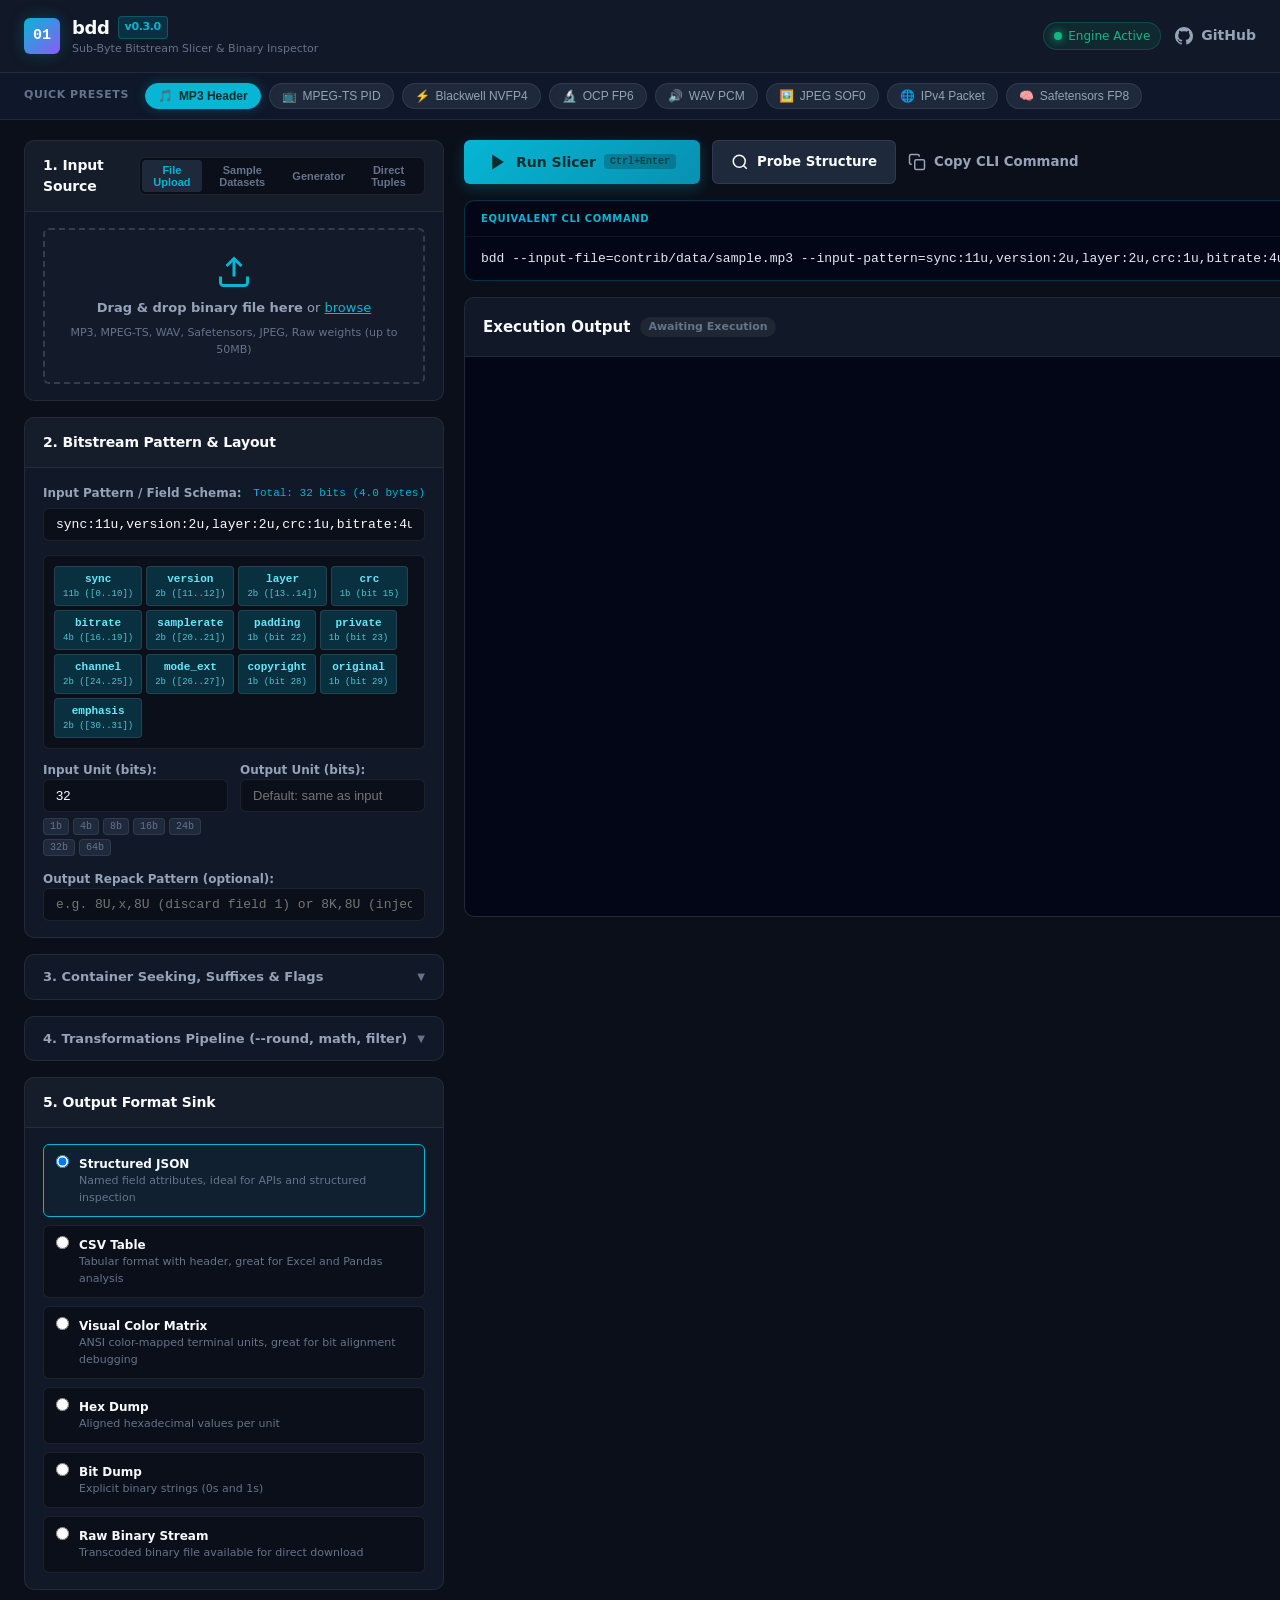
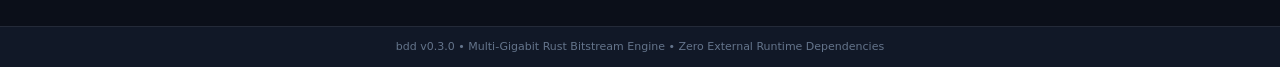
==== web/index.html @ 3ae14ec6 "feat: add interactive web application and embedded HTTP server (bdd --serve)" ====
<!DOCTYPE html>
<html lang="en">
<head>
  <meta charset="UTF-8">
  <meta name="viewport" content="width=device-width, initial-scale=1.0">
  <title>bdd — Interactive Bitstream Slicer & Binary Inspector</title>
  <link rel="stylesheet" href="style.css">
  <link rel="icon" href="data:image/svg+xml,<svg xmlns=%22http://www.w3.org/2000/svg%22 viewBox=%220 0 100 100%22><text y=%22.9em%22 font-size=%2290%22>⚡</text></svg>">
</head>
<body>
  <!-- Top Navigation Bar -->
  <header class="navbar">
    <div class="nav-brand">
      <div class="logo-badge">01</div>
      <div class="brand-text">
        <h1>bdd <span class="version-tag">v0.3.0</span></h1>
        <p class="subtitle">Sub-Byte Bitstream Slicer & Binary Inspector</p>
      </div>
    </div>
    <div class="nav-actions">
      <span class="status-indicator" id="server-status">
        <span class="status-dot online"></span>
        <span class="status-label">Engine Ready</span>
      </span>
      <a href="https://github.com/e-t-u/bdd" target="_blank" rel="noopener" class="btn btn-ghost github-link">
        <svg width="18" height="18" viewBox="0 0 24 24" fill="currentColor"><path d="M12 0C5.37 0 0 5.37 0 12c0 5.31 3.435 9.795 8.205 11.385.6.105.825-.255.825-.57 0-.285-.015-1.23-.015-2.235-3.015.555-3.795-.735-4.035-1.41-.135-.345-.72-1.41-1.23-1.695-.42-.225-1.02-.78-.015-.795.945-.015 1.62.87 1.845 1.23 1.08 1.815 2.805 1.305 3.495.99.105-.78.42-1.305.765-1.605-2.67-.3-5.46-1.335-5.46-5.925 0-1.305.465-2.385 1.23-3.225-.12-.3-.54-1.53.12-3.18 0 0 1.005-.315 3.3 1.23.96-.27 1.98-.405 3-.405s2.04.135 3 .405c2.295-1.56 3.3-1.23 3.3-1.23.66 1.65.24 2.88.12 3.18.765.84 1.23 1.905 1.23 3.225 0 4.605-2.805 5.625-5.475 5.925.435.375.81 1.095.81 2.22 0 1.605-.015 2.895-.015 3.3 0 .315.225.69.825.57A12.02 12.02 0 0024 12c0-6.63-5.37-12-12-12z"/></svg>
        GitHub
      </a>
    </div>
  </header>

  <!-- Quick Presets Bar -->
  <section class="presets-shelf">
    <div class="shelf-label">QUICK PRESETS</div>
    <div class="preset-chips" id="preset-chips">
      <!-- Generated dynamically by app.js -->
    </div>
  </section>

  <!-- Main Workspace Grid -->
  <main class="workspace-grid">
    <!-- Left Column: Input & Slicing Controls -->
    <aside class="controls-panel">
      <!-- Source Selection Tabs -->
      <div class="card">
        <div class="card-header">
          <h2>1. Input Source</h2>
          <div class="tab-group" id="source-tabs" role="tablist">
            <button class="tab-btn active" data-tab="file" role="tab" aria-selected="true">File Upload</button>
            <button class="tab-btn" data-tab="samples" role="tab" aria-selected="false">Sample Datasets</button>
            <button class="tab-btn" data-tab="generator" role="tab" aria-selected="false">Generator</button>
            <button class="tab-btn" data-tab="tuples" role="tab" aria-selected="false">Direct Tuples</button>
          </div>
        </div>

        <div class="card-body">
          <!-- File Upload Tab -->
          <div class="tab-content active" id="tab-file">
            <div class="dropzone" id="file-dropzone">
              <input type="file" id="file-input" class="hidden-input">
              <div class="dropzone-content">
                <svg class="upload-icon" width="36" height="36" viewBox="0 0 24 24" fill="none" stroke="currentColor" stroke-width="2"><path d="M21 15v4a2 2 0 0 1-2 2H5a2 2 0 0 1-2-2v-4"/><polyline points="17 8 12 3 7 8"/><line x1="12" y1="3" x2="12" y2="15"/></svg>
                <div class="drop-text">
                  <strong>Drag & drop binary file here</strong> or <span class="browse-link">browse</span>
                </div>
                <div class="drop-subtext">MP3, MPEG-TS, WAV, Safetensors, JPEG, Raw weights (up to 50MB)</div>
              </div>
            </div>
            <div class="file-info-badge hidden" id="file-info">
              <div class="file-details">
                <span class="file-icon">📄</span>
                <div class="file-meta">
                  <span class="file-name" id="info-file-name">filename.bin</span>
                  <span class="file-size" id="info-file-size">0 bytes</span>
                </div>
              </div>
              <button class="btn btn-xs btn-outline" id="btn-probe-file" title="Run fast binary structure probe">
                🔍 Auto-Probe
              </button>
            </div>
          </div>

          <!-- Sample Datasets Tab -->
          <div class="tab-content" id="tab-samples">
            <label for="sample-select" class="form-label">Choose Bundled Fixture File:</label>
            <select id="sample-select" class="form-select">
              <option value="sample.mp3">sample.mp3 (MPEG-1 Layer III 44.1kHz 128kbps)</option>
              <option value="sample.ts">sample.ts (MPEG-TS 188-byte containers, PAT/PMT/H264/AAC)</option>
              <option value="sample_nvfp4.bin">sample_nvfp4.bin (NVIDIA Blackwell 4-bit NVFP4 E2M1 weights)</option>
              <option value="sample_fp6.bin">sample_fp6.bin (OCP Microscaling 6-bit FP6 E3M2 weights)</option>
              <option value="sample.safetensors">sample.safetensors (HuggingFace FP8 & BF16 model tensors)</option>
              <option value="sample.wav">sample.wav (RIFF/WAVE 44.1kHz 16-bit Stereo PCM)</option>
              <option value="sample.jpg">sample.jpg (JPEG JFIF Header with SOF0 4:2:0 subsampling)</option>
              <option value="sample_ipv4.bin">sample_ipv4.bin (IPv4 20-byte base packet header)</option>
              <option value="sample_tcp.bin">sample_tcp.bin (TCP 20-byte segment header)</option>
              <option value="sample_udp.bin">sample_udp.bin (UDP 8-byte datagram header)</option>
              <option value="sample_24bit.raw">sample_24bit.raw (24-bit 3-byte unaligned studio audio)</option>
              <option value="sample_packets.bin">sample_packets.bin (Periodic telemetry packets)</option>
            </select>
            <button class="btn btn-sm btn-secondary full-width mt-2" id="btn-load-sample">Load Fixture File</button>
          </div>

          <!-- Synthetic Generator Tab -->
          <div class="tab-content" id="tab-generator">
            <div class="generator-options">
              <label class="radio-label">
                <input type="radio" name="generator-type" value="counter" checked>
                <span>Sequence Counter (0, 1, 2, ...)</span>
              </label>
              <label class="radio-label">
                <input type="radio" name="generator-type" value="zeros">
                <span>Infinite Zeros (0x00)</span>
              </label>
              <label class="radio-label">
                <input type="radio" name="generator-type" value="ones">
                <span>Infinite Ones (0xFF)</span>
              </label>
              <label class="radio-label">
                <input type="radio" name="generator-type" value="random">
                <span>Pseudo-Random Bits</span>
              </label>
            </div>
          </div>

          <!-- Direct Tuples Tab -->
          <div class="tab-content" id="tab-tuples">
            <label for="input-tuples-text" class="form-label">Tuple Input (CSV formatted lines):</label>
            <textarea id="input-tuples-text" class="form-textarea" rows="4" placeholder="10, 20, 30&#10;11, 22, 33&#10;&quot;string&quot;, 42, 3.14"></textarea>
          </div>
        </div>
      </div>

      <!-- Pattern Engine & Layout Specification -->
      <div class="card">
        <div class="card-header">
          <h2>2. Bitstream Pattern & Layout</h2>
        </div>
        <div class="card-body">
          <div class="form-group">
            <div class="label-row">
              <label for="input-pattern" class="form-label">Input Pattern / Field Schema:</label>
              <span class="field-meta" id="pattern-meta">Total bits: 0</span>
            </div>
            <input type="text" id="input-pattern" class="form-input code-font" placeholder="e.g. sync:11u,ver:2u,layer:2u or 4E4E or 32U">
            <div class="pattern-chips-preview" id="pattern-chips-preview"></div>
          </div>

          <!-- Live Visual Pattern Layout Breakdown -->
          <div class="pattern-diagram" id="pattern-diagram">
            <div class="diagram-empty-hint">Enter a pattern above or select a preset to visualize bit allocation</div>
          </div>

          <div class="form-row mt-3">
            <div class="form-group col">
              <label for="input-unit" class="form-label">Input Unit (bits):</label>
              <input type="text" id="input-unit" class="form-input" placeholder="e.g. 8, 16, 24, 32">
              <div class="unit-quick-pills">
                <button type="button" class="pill" data-unit="1">1b</button>
                <button type="button" class="pill" data-unit="4">4b</button>
                <button type="button" class="pill" data-unit="8">8b</button>
                <button type="button" class="pill" data-unit="16">16b</button>
                <button type="button" class="pill" data-unit="24">24b</button>
                <button type="button" class="pill" data-unit="32">32b</button>
                <button type="button" class="pill" data-unit="64">64b</button>
              </div>
            </div>
            <div class="form-group col">
              <label for="output-unit" class="form-label">Output Unit (bits):</label>
              <input type="text" id="output-unit" class="form-input" placeholder="Default: same as input">
            </div>
          </div>

          <div class="form-group">
            <label for="output-pattern" class="form-label">Output Repack Pattern (optional):</label>
            <input type="text" id="output-pattern" class="form-input code-font" placeholder="e.g. 8U,x,8U (discard field 1) or 8K,8U (inject counter)">
          </div>
        </div>
      </div>

      <!-- Advanced Slicing & Positioning Controls -->
      <div class="card accordion-card">
        <details class="accordion">
          <summary class="accordion-header">
            <h3>3. Container Seeking, Suffixes & Flags</h3>
            <span class="accordion-arrow">▼</span>
          </summary>
          <div class="accordion-body">
            <div class="form-row">
              <div class="form-group col">
                <label for="input-raw-unit" class="form-label">Raw Container Unit (bits):</label>
                <input type="text" id="input-raw-unit" class="form-input" placeholder="e.g. 1504 (188B TS)">
              </div>
              <div class="form-group col">
                <label for="input-offset" class="form-label">Bit Offset in Raw Unit:</label>
                <input type="text" id="input-offset" class="form-input" placeholder="e.g. 11 (PID)">
              </div>
            </div>

            <div class="form-row">
              <div class="form-group col">
                <label for="input-skip-bits" class="form-label">Skip Bits (supports suffixes/math):</label>
                <input type="text" id="input-skip-bits" class="form-input" placeholder="e.g. 10M, 1GiB, 1920x1080*24">
              </div>
              <div class="form-group col">
                <label for="input-skip-units" class="form-label">Skip Units:</label>
                <input type="text" id="input-skip-units" class="form-input" placeholder="e.g. 1000">
              </div>
            </div>

            <div class="form-row">
              <div class="form-group col">
                <label for="input-gap" class="form-label">Periodic Container Gap (bits):</label>
                <input type="text" id="input-gap" class="form-input" placeholder="e.g. 64">
              </div>
              <div class="form-group col">
                <label for="count-limit" class="form-label">Count / Bounded Records:</label>
                <input type="text" id="count-limit" class="form-input" placeholder="e.g. 10, 50, 100">
              </div>
            </div>

            <div class="checkbox-grid">
              <label class="checkbox-label">
                <input type="checkbox" id="drop-partial-eof" checked>
                <span>Drop Partial EOF Bits (--drop-partial-eof)</span>
              </label>
              <label class="checkbox-label">
                <input type="checkbox" id="little-endian">
                <span>Input Little-Endian (--little-endian)</span>
              </label>
              <label class="checkbox-label">
                <input type="checkbox" id="reverse-bytes">
                <span>Reverse Bytes (--input-reverse-bytes)</span>
              </label>
              <label class="checkbox-label">
                <input type="checkbox" id="reverse-unit">
                <span>Reverse Bits in Unit (--input-reverse-unit)</span>
              </label>
              <label class="checkbox-label">
                <input type="checkbox" id="no-seek">
                <span>Force Streaming Sequential Read (--no-seek)</span>
              </label>
              <label class="checkbox-label">
                <input type="checkbox" id="assert-aligned">
                <span>Assert Byte Aligned EOF (--input-assert-aligned)</span>
              </label>
            </div>
          </div>
        </details>
      </div>

      <!-- Transformations Pipeline -->
      <div class="card accordion-card">
        <details class="accordion">
          <summary class="accordion-header">
            <h3>4. Transformations Pipeline (--round, math, filter)</h3>
            <span class="accordion-arrow">▼</span>
          </summary>
          <div class="accordion-body">
            <div class="form-row">
              <div class="form-group col">
                <label for="pipeline-round" class="form-label">Round / Saturate (--round):</label>
                <input type="text" id="pipeline-round" class="form-input" placeholder="e.g. 0,floor or 0,10,saturate">
              </div>
              <div class="form-group col">
                <label for="pipeline-rearrange" class="form-label">Rearrange Fields (--rearrange):</label>
                <input type="text" id="pipeline-rearrange" class="form-input" placeholder="e.g. 0,2,-1 or 1,0">
              </div>
            </div>
            <div class="form-row">
              <div class="form-group col">
                <label for="pipeline-filter" class="form-label">Filter Predicate (--filter):</label>
                <input type="text" id="pipeline-filter" class="form-input" placeholder="e.g. 0>100 or 1==5">
              </div>
              <div class="form-group col">
                <label for="pipeline-math" class="form-label">Arithmetic Op (e.g. --add, --mul):</label>
                <input type="text" id="pipeline-math" class="form-input" placeholder="e.g. add=0,10 or mul=1,2">
              </div>
            </div>
          </div>
        </details>
      </div>

      <!-- Output Sink Configuration -->
      <div class="card">
        <div class="card-header">
          <h2>5. Output Format Sink</h2>
        </div>
        <div class="card-body">
          <div class="sink-radios">
            <label class="sink-radio-card active">
              <input type="radio" name="output-sink" value="json" checked>
              <div class="sink-info">
                <strong>Structured JSON</strong>
                <span>Named field attributes, ideal for APIs and structured inspection</span>
              </div>
            </label>
            <label class="sink-radio-card">
              <input type="radio" name="output-sink" value="csv">
              <div class="sink-info">
                <strong>CSV Table</strong>
                <span>Tabular format with header, great for Excel and Pandas analysis</span>
              </div>
            </label>
            <label class="sink-radio-card">
              <input type="radio" name="output-sink" value="visual">
              <div class="sink-info">
                <strong>Visual Color Matrix</strong>
                <span>ANSI color-mapped terminal units, great for bit alignment debugging</span>
              </div>
            </label>
            <label class="sink-radio-card">
              <input type="radio" name="output-sink" value="hex">
              <div class="sink-info">
                <strong>Hex Dump</strong>
                <span>Aligned hexadecimal values per unit</span>
              </div>
            </label>
            <label class="sink-radio-card">
              <input type="radio" name="output-sink" value="bits">
              <div class="sink-info">
                <strong>Bit Dump</strong>
                <span>Explicit binary strings (0s and 1s)</span>
              </div>
            </label>
            <label class="sink-radio-card">
              <input type="radio" name="output-sink" value="binary">
              <div class="sink-info">
                <strong>Raw Binary Stream</strong>
                <span>Transcoded binary file available for direct download</span>
              </div>
            </label>
          </div>
        </div>
      </div>
    </aside>

    <!-- Right Column: Command Generator & Interactive Results -->
    <section class="results-panel">
      <!-- Action Toolbar -->
      <div class="action-toolbar">
        <button class="btn btn-primary btn-lg" id="btn-run-slice">
          <svg width="20" height="20" viewBox="0 0 24 24" fill="currentColor"><polygon points="5 3 19 12 5 21 5 3"/></svg>
          Run Slicer
          <span class="kbd-shortcut">Ctrl+Enter</span>
        </button>
        <button class="btn btn-secondary" id="btn-probe-action">
          <svg width="18" height="18" viewBox="0 0 24 24" fill="none" stroke="currentColor" stroke-width="2"><circle cx="11" cy="11" r="8"/><line x1="21" y1="21" x2="16.65" y2="16.65"/></svg>
          Probe Structure
        </button>
        <button class="btn btn-ghost" id="btn-copy-cmd">
          <svg width="18" height="18" viewBox="0 0 24 24" fill="none" stroke="currentColor" stroke-width="2"><rect x="9" y="9" width="13" height="13" rx="2" ry="2"/><path d="M5 15H4a2 2 0 0 1-2-2V4a2 2 0 0 1 2-2h9a2 2 0 0 1 2 2v1"/></svg>
          Copy CLI Command
        </button>
      </div>

      <!-- Live Generated CLI Command -->
      <div class="card cli-preview-card">
        <div class="cli-header">
          <span class="cli-tag">EQUIVALENT CLI COMMAND</span>
          <span class="copied-pill hidden" id="copied-pill">Copied to clipboard!</span>
        </div>
        <pre class="cli-command" id="cli-command-preview"><code>bdd --input-file=sample.mp3 --preset=mp3-header --output-json</code></pre>
      </div>

      <!-- Results Display Card -->
      <div class="card results-card">
        <div class="results-header">
          <div class="results-title-group">
            <h2>Execution Output</h2>
            <span class="badge" id="results-badge">Awaiting Execution</span>
          </div>
          <div class="results-actions">
            <button class="btn btn-sm btn-outline" id="btn-download-result" disabled>
              <svg width="16" height="16" viewBox="0 0 24 24" fill="none" stroke="currentColor" stroke-width="2"><path d="M21 15v4a2 2 0 0 1-2 2H5a2 2 0 0 1-2-2v-4"/><polyline points="7 10 12 15 17 10"/><line x1="12" y1="15" x2="12" y2="3"/></svg>
              Download Output
            </button>
          </div>
        </div>

        <!-- Output Viewport -->
        <div class="results-viewport" id="results-viewport">
          <div class="empty-state" id="empty-state">
            <div class="empty-icon">⚡</div>
            <h3>Ready to Slice Bitstreams</h3>
            <p>Select a preset above, drop a file, or click <strong>Run Slicer</strong> to inspect decoded binary fields.</p>
          </div>

          <!-- Spinner Overlay -->
          <div class="spinner-overlay hidden" id="spinner-overlay">
            <div class="spinner"></div>
            <p>Executing bitstream pipeline...</p>
          </div>

          <!-- Result Views Container -->
          <div class="output-container hidden" id="output-container">
            <pre class="output-pre code-font" id="output-text"></pre>
          </div>
        </div>
      </div>
    </section>
  </main>

  <footer class="footer">
    <p>bdd v0.3.0 &bull; Multi-Gigabit Rust Bitstream Engine &bull; Zero External Runtime Dependencies</p>
  </footer>

  <script src="app.js"></script>
</body>
</html>
---- web/style.css ----
/* bdd Web UI Stylesheet — Modern Dark Slate Theme */
:root {
  --bg-base: #0b0f19;
  --bg-surface: #111827;
  --bg-surface-elevated: #1e293b;
  --bg-glass: rgba(30, 41, 59, 0.7);
  --border-subtle: rgba(255, 255, 255, 0.08);
  --border-focus: #06b6d4;
  
  --text-main: #f8fafc;
  --text-muted: #94a3b8;
  --text-dim: #64748b;
  
  --accent-cyan: #06b6d4;
  --accent-cyan-glow: rgba(6, 182, 212, 0.25);
  --accent-violet: #8b5cf6;
  --accent-emerald: #10b981;
  --accent-amber: #f59e0b;
  --accent-rose: #f43f5e;
  
  --font-sans: system-ui, -apple-system, BlinkMacSystemFont, "Segoe UI", Roboto, Oxygen, Ubuntu, Cantarell, sans-serif;
  --font-mono: "JetBrains Mono", "SF Mono", Menlo, Monaco, Consolas, monospace;
  
  --radius-sm: 6px;
  --radius-md: 10px;
  --radius-lg: 14px;
}

* {
  box-sizing: border-box;
  margin: 0;
  padding: 0;
}

body {
  background-color: var(--bg-base);
  color: var(--text-main);
  font-family: var(--font-sans);
  font-size: 14px;
  line-height: 1.5;
  min-height: 100vh;
  display: flex;
  flex-direction: column;
}

.code-font {
  font-family: var(--font-mono);
}

/* Navbar */
.navbar {
  display: flex;
  justify-content: space-between;
  align-items: center;
  padding: 14px 24px;
  background: var(--bg-surface);
  border-bottom: 1px solid var(--border-subtle);
  backdrop-filter: blur(12px);
  position: sticky;
  top: 0;
  z-index: 100;
}

.nav-brand {
  display: flex;
  align-items: center;
  gap: 12px;
}

.logo-badge {
  background: linear-gradient(135deg, var(--accent-cyan), var(--accent-violet));
  color: #fff;
  font-family: var(--font-mono);
  font-weight: 800;
  font-size: 15px;
  width: 36px;
  height: 36px;
  border-radius: var(--radius-sm);
  display: flex;
  align-items: center;
  justify-content: center;
  box-shadow: 0 0 16px var(--accent-cyan-glow);
}

.brand-text h1 {
  font-size: 18px;
  font-weight: 700;
  letter-spacing: -0.02em;
  display: flex;
  align-items: center;
  gap: 8px;
}

.version-tag {
  font-size: 11px;
  font-weight: 600;
  padding: 2px 6px;
  background: rgba(6, 182, 212, 0.15);
  color: var(--accent-cyan);
  border-radius: 4px;
  border: 1px solid rgba(6, 182, 212, 0.3);
}

.subtitle {
  font-size: 11px;
  color: var(--text-dim);
}

.nav-actions {
  display: flex;
  align-items: center;
  gap: 14px;
}

.status-indicator {
  display: flex;
  align-items: center;
  gap: 6px;
  font-size: 12px;
  font-weight: 500;
  padding: 4px 10px;
  background: rgba(16, 185, 129, 0.1);
  color: var(--accent-emerald);
  border-radius: 20px;
  border: 1px solid rgba(16, 185, 129, 0.25);
}

.status-dot {
  width: 8px;
  height: 8px;
  border-radius: 50%;
  background: var(--accent-emerald);
  box-shadow: 0 0 8px var(--accent-emerald);
}

/* Presets Shelf */
.presets-shelf {
  background: #0f172a;
  border-bottom: 1px solid var(--border-subtle);
  padding: 10px 24px;
  display: flex;
  align-items: center;
  gap: 16px;
  overflow-x: auto;
}

.shelf-label {
  font-size: 11px;
  font-weight: 700;
  letter-spacing: 0.05em;
  color: var(--text-dim);
  white-space: nowrap;
}

.preset-chips {
  display: flex;
  gap: 8px;
  flex-wrap: nowrap;
}

.preset-chip {
  background: var(--bg-surface-elevated);
  color: var(--text-muted);
  border: 1px solid var(--border-subtle);
  border-radius: 20px;
  padding: 5px 12px;
  font-size: 12px;
  font-weight: 500;
  cursor: pointer;
  white-space: nowrap;
  transition: all 0.15s ease;
  display: flex;
  align-items: center;
  gap: 6px;
}

.preset-chip:hover {
  background: rgba(6, 182, 212, 0.12);
  color: var(--accent-cyan);
  border-color: var(--accent-cyan);
  transform: translateY(-1px);
}

.preset-chip.active {
  background: var(--accent-cyan);
  color: #042f2e;
  font-weight: 600;
  border-color: var(--accent-cyan);
  box-shadow: 0 0 12px var(--accent-cyan-glow);
}

/* Workspace Layout */
.workspace-grid {
  display: grid;
  grid-template-columns: minmax(420px, 480px) 1fr;
  gap: 20px;
  padding: 20px 24px;
  flex: 1;
}

@media (max-width: 1024px) {
  .workspace-grid {
    grid-template-columns: 1fr;
  }
}

/* Cards */
.card {
  background: var(--bg-surface);
  border: 1px solid var(--border-subtle);
  border-radius: var(--radius-md);
  margin-bottom: 16px;
  overflow: hidden;
}

.card-header {
  padding: 14px 18px;
  border-bottom: 1px solid var(--border-subtle);
  display: flex;
  justify-content: space-between;
  align-items: center;
  background: rgba(255, 255, 255, 0.015);
}

.card-header h2 {
  font-size: 14px;
  font-weight: 600;
  color: var(--text-main);
  letter-spacing: -0.01em;
}

.card-body {
  padding: 16px 18px;
}

/* Tabs */
.tab-group {
  display: flex;
  background: var(--bg-base);
  border-radius: var(--radius-sm);
  padding: 2px;
  border: 1px solid var(--border-subtle);
}

.tab-btn {
  background: transparent;
  color: var(--text-dim);
  border: none;
  font-size: 11px;
  font-weight: 600;
  padding: 4px 10px;
  border-radius: 4px;
  cursor: pointer;
  transition: all 0.15s ease;
}

.tab-btn.active {
  background: var(--bg-surface-elevated);
  color: var(--accent-cyan);
}

.tab-content {
  display: none;
}

.tab-content.active {
  display: block;
}

/* Dropzone */
.dropzone {
  border: 2px dashed rgba(255, 255, 255, 0.15);
  border-radius: var(--radius-sm);
  padding: 24px;
  text-align: center;
  cursor: pointer;
  transition: all 0.2s ease;
  background: rgba(255, 255, 255, 0.01);
}

.dropzone:hover, .dropzone.dragover {
  border-color: var(--accent-cyan);
  background: rgba(6, 182, 212, 0.04);
  box-shadow: inset 0 0 20px rgba(6, 182, 212, 0.08);
}

.dropzone-content {
  display: flex;
  flex-direction: column;
  align-items: center;
  gap: 8px;
}

.upload-icon {
  color: var(--accent-cyan);
}

.drop-text {
  font-size: 13px;
  color: var(--text-muted);
}

.browse-link {
  color: var(--accent-cyan);
  text-decoration: underline;
}

.drop-subtext {
  font-size: 11px;
  color: var(--text-dim);
}

.hidden-input {
  display: none;
}

.file-info-badge {
  display: flex;
  justify-content: space-between;
  align-items: center;
  padding: 10px 14px;
  margin-top: 12px;
  background: var(--bg-surface-elevated);
  border: 1px solid var(--border-subtle);
  border-radius: var(--radius-sm);
}

.file-details {
  display: flex;
  align-items: center;
  gap: 10px;
}

.file-icon {
  font-size: 20px;
}

.file-meta {
  display: flex;
  flex-direction: column;
}

.file-name {
  font-weight: 600;
  font-size: 13px;
  color: var(--text-main);
}

.file-size {
  font-size: 11px;
  color: var(--text-dim);
}

/* Forms & Inputs */
.form-group {
  margin-bottom: 14px;
}

.form-group:last-child {
  margin-bottom: 0;
}

.label-row {
  display: flex;
  justify-content: space-between;
  align-items: center;
  margin-bottom: 6px;
}

.form-label {
  display: block;
  font-size: 12px;
  font-weight: 600;
  color: var(--text-muted);
}

.field-meta {
  font-size: 11px;
  color: var(--accent-cyan);
  font-family: var(--font-mono);
}

.form-input, .form-select, .form-textarea {
  width: 100%;
  background: var(--bg-base);
  border: 1px solid var(--border-subtle);
  color: var(--text-main);
  border-radius: var(--radius-sm);
  padding: 8px 12px;
  font-size: 13px;
  transition: border-color 0.15s ease;
}

.form-input:focus, .form-select:focus, .form-textarea:focus {
  outline: none;
  border-color: var(--accent-cyan);
  box-shadow: 0 0 0 2px var(--accent-cyan-glow);
}

.form-row {
  display: flex;
  gap: 12px;
}

.form-row .col {
  flex: 1;
}

.unit-quick-pills {
  display: flex;
  gap: 4px;
  margin-top: 6px;
  flex-wrap: wrap;
}

.unit-quick-pills .pill {
  background: var(--bg-surface-elevated);
  border: 1px solid var(--border-subtle);
  color: var(--text-dim);
  font-size: 10px;
  font-family: var(--font-mono);
  padding: 2px 6px;
  border-radius: 4px;
  cursor: pointer;
}

.unit-quick-pills .pill:hover {
  background: var(--accent-cyan);
  color: #042f2e;
}

/* Pattern Diagram */
.pattern-diagram {
  background: var(--bg-base);
  border: 1px solid var(--border-subtle);
  border-radius: var(--radius-sm);
  padding: 10px;
  min-height: 48px;
  display: flex;
  flex-wrap: wrap;
  gap: 4px;
  align-items: center;
  overflow-x: auto;
}

.diagram-empty-hint {
  font-size: 11px;
  color: var(--text-dim);
  font-style: italic;
  width: 100%;
  text-align: center;
}

.pattern-field-block {
  padding: 4px 8px;
  border-radius: 4px;
  font-size: 11px;
  font-family: var(--font-mono);
  display: flex;
  flex-direction: column;
  align-items: center;
  border: 1px solid rgba(255, 255, 255, 0.1);
}

.field-name {
  font-weight: 700;
}

.field-bits {
  font-size: 9px;
  opacity: 0.8;
}

/* Type block colors */
.type-uint { background: rgba(6, 182, 212, 0.2); color: #67e8f9; }
.type-int { background: rgba(139, 92, 246, 0.2); color: #c4b5fd; }
.type-float { background: rgba(245, 158, 11, 0.2); color: #fcd34d; }
.type-char { background: rgba(16, 185, 129, 0.2); color: #6ee7b7; }
.type-discard { background: rgba(100, 116, 139, 0.2); color: #94a3b8; }
.type-counter { background: rgba(244, 63, 94, 0.2); color: #fda4af; }

/* Accordions */
.accordion-header {
  padding: 12px 18px;
  cursor: pointer;
  display: flex;
  justify-content: space-between;
  align-items: center;
  list-style: none;
  user-select: none;
}

.accordion-header::-webkit-details-marker {
  display: none;
}

.accordion-header h3 {
  font-size: 13px;
  font-weight: 600;
  color: var(--text-muted);
}

.accordion-arrow {
  font-size: 10px;
  color: var(--text-dim);
  transition: transform 0.2s ease;
}

.accordion[open] .accordion-arrow {
  transform: rotate(180deg);
}

.accordion-body {
  padding: 14px 18px 18px 18px;
  border-top: 1px solid var(--border-subtle);
}

/* Checkboxes */
.checkbox-grid {
  display: grid;
  grid-template-columns: 1fr 1fr;
  gap: 10px;
  margin-top: 12px;
}

.checkbox-label, .radio-label {
  display: flex;
  align-items: center;
  gap: 8px;
  font-size: 12px;
  color: var(--text-muted);
  cursor: pointer;
}

.checkbox-label input, .radio-label input {
  accent-color: var(--accent-cyan);
  cursor: pointer;
}

/* Sink Radios */
.sink-radios {
  display: flex;
  flex-direction: column;
  gap: 8px;
}

.sink-radio-card {
  display: flex;
  align-items: flex-start;
  gap: 10px;
  padding: 10px 12px;
  background: var(--bg-base);
  border: 1px solid var(--border-subtle);
  border-radius: var(--radius-sm);
  cursor: pointer;
  transition: all 0.15s ease;
}

.sink-radio-card:hover {
  border-color: rgba(6, 182, 212, 0.4);
}

.sink-radio-card.active {
  border-color: var(--accent-cyan);
  background: rgba(6, 182, 212, 0.05);
}

.sink-info {
  display: flex;
  flex-direction: column;
}

.sink-info strong {
  font-size: 12px;
  color: var(--text-main);
}

.sink-info span {
  font-size: 11px;
  color: var(--text-dim);
}

/* Right Column: Toolbar & Results */
.action-toolbar {
  display: flex;
  gap: 12px;
  margin-bottom: 16px;
}

.btn {
  display: inline-flex;
  align-items: center;
  gap: 8px;
  font-family: inherit;
  font-weight: 600;
  border-radius: var(--radius-sm);
  cursor: pointer;
  border: none;
  transition: all 0.15s ease;
  text-decoration: none;
}

.btn-lg {
  padding: 12px 24px;
  font-size: 14px;
}

.btn-sm {
  padding: 6px 12px;
  font-size: 12px;
}

.btn-xs {
  padding: 4px 8px;
  font-size: 11px;
}

.btn-primary {
  background: linear-gradient(135deg, var(--accent-cyan), #0891b2);
  color: #042f2e;
  box-shadow: 0 4px 14px var(--accent-cyan-glow);
}

.btn-primary:hover {
  box-shadow: 0 6px 20px rgba(6, 182, 212, 0.4);
  transform: translateY(-1px);
}

.btn-secondary {
  background: var(--bg-surface-elevated);
  color: var(--text-main);
  border: 1px solid var(--border-subtle);
  padding: 10px 18px;
}

.btn-secondary:hover {
  background: #334155;
  border-color: rgba(255, 255, 255, 0.2);
}

.btn-outline {
  background: transparent;
  color: var(--accent-cyan);
  border: 1px solid var(--accent-cyan);
}

.btn-outline:hover:not(:disabled) {
  background: rgba(6, 182, 212, 0.15);
}

.btn-ghost {
  background: transparent;
  color: var(--text-muted);
}

.btn-ghost:hover {
  color: var(--text-main);
  background: rgba(255, 255, 255, 0.05);
}

.btn:disabled {
  opacity: 0.5;
  cursor: not-allowed;
  transform: none !important;
  box-shadow: none !important;
}

.kbd-shortcut {
  font-size: 10px;
  font-family: var(--font-mono);
  background: rgba(0, 0, 0, 0.25);
  padding: 2px 6px;
  border-radius: 4px;
  opacity: 0.8;
}

/* CLI Preview Card */
.cli-preview-card {
  background: #020617;
  border-color: rgba(6, 182, 212, 0.25);
}

.cli-header {
  padding: 10px 16px;
  border-bottom: 1px solid rgba(255, 255, 255, 0.06);
  display: flex;
  justify-content: space-between;
  align-items: center;
}

.cli-tag {
  font-size: 10px;
  font-weight: 700;
  letter-spacing: 0.06em;
  color: var(--accent-cyan);
}

.copied-pill {
  font-size: 11px;
  color: var(--accent-emerald);
  font-weight: 600;
}

.cli-command {
  padding: 12px 16px;
  font-size: 13px;
  color: #e2e8f0;
  overflow-x: auto;
  white-space: pre;
}

/* Results Card */
.results-card {
  display: flex;
  flex-direction: column;
  height: calc(100vh - 280px);
  min-height: 480px;
}

.results-header {
  padding: 14px 18px;
  border-bottom: 1px solid var(--border-subtle);
  display: flex;
  justify-content: space-between;
  align-items: center;
}

.results-title-group {
  display: flex;
  align-items: center;
  gap: 10px;
}

.results-title-group h2 {
  font-size: 15px;
  font-weight: 600;
}

.badge {
  font-size: 11px;
  font-weight: 600;
  padding: 2px 8px;
  border-radius: 12px;
  background: rgba(255, 255, 255, 0.06);
  color: var(--text-dim);
}

.badge.success {
  background: rgba(16, 185, 129, 0.15);
  color: var(--accent-emerald);
  border: 1px solid rgba(16, 185, 129, 0.3);
}

.badge.error {
  background: rgba(244, 63, 94, 0.15);
  color: var(--accent-rose);
  border: 1px solid rgba(244, 63, 94, 0.3);
}

.results-viewport {
  flex: 1;
  position: relative;
  overflow: auto;
  background: #020617;
}

.empty-state {
  display: flex;
  flex-direction: column;
  align-items: center;
  justify-content: center;
  height: 100%;
  padding: 40px;
  text-align: center;
  color: var(--text-dim);
}

.empty-icon {
  font-size: 42px;
  margin-bottom: 12px;
  opacity: 0.5;
}

.empty-state h3 {
  font-size: 16px;
  font-weight: 600;
  color: var(--text-muted);
  margin-bottom: 6px;
}

.empty-state p {
  font-size: 13px;
  max-width: 360px;
}

.spinner-overlay {
  position: absolute;
  inset: 0;
  background: rgba(11, 15, 25, 0.85);
  backdrop-filter: blur(4px);
  display: flex;
  flex-direction: column;
  align-items: center;
  justify-content: center;
  gap: 12px;
  z-index: 10;
}

.spinner {
  width: 36px;
  height: 36px;
  border: 3px solid rgba(6, 182, 212, 0.2);
  border-top-color: var(--accent-cyan);
  border-radius: 50%;
  animation: spin 0.8s linear infinite;
}

@keyframes spin {
  to { transform: rotate(360deg); }
}

.output-container {
  padding: 16px;
}

.output-pre {
  font-size: 12px;
  line-height: 1.6;
  color: #e2e8f0;
  tab-size: 2;
  white-space: pre-wrap;
  word-break: break-all;
}

/* Footer */
.footer {
  padding: 12px 24px;
  border-top: 1px solid var(--border-subtle);
  background: var(--bg-surface);
  text-align: center;
  font-size: 11px;
  color: var(--text-dim);
}

/* Utility */
.hidden {
  display: none !important;
}

.mt-2 { margin-top: 8px; }
.mt-3 { margin-top: 12px; }
.full-width { width: 100%; }
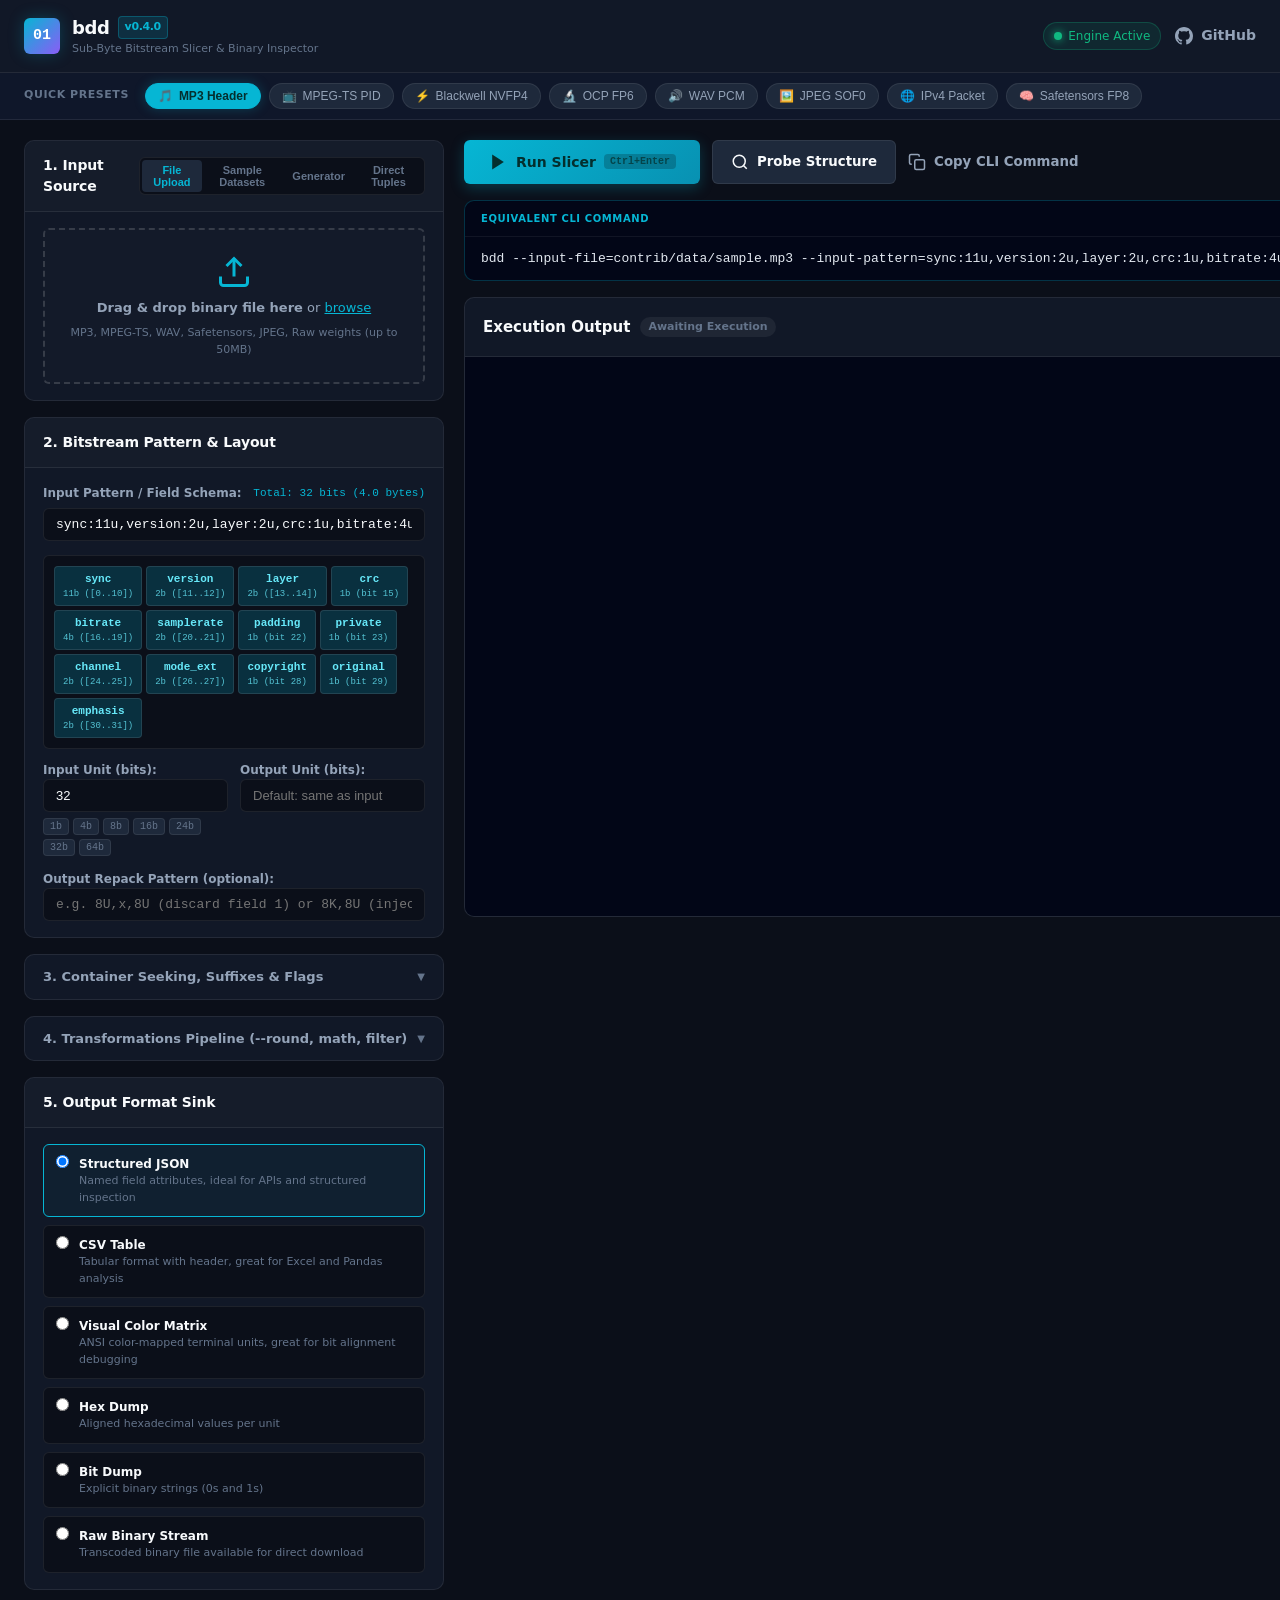
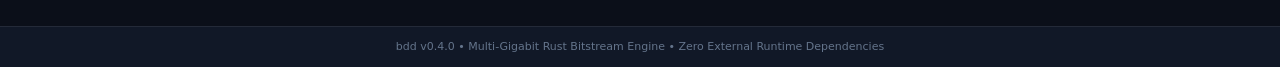
==== commit 226374fc: "chore: bump version to 0.4.0 and add GitHub Actions package release workflow" ====
--- a/web/index.html
+++ b/web/index.html
@@ -13,7 +13,7 @@
     <div class="nav-brand">
       <div class="logo-badge">01</div>
       <div class="brand-text">
-        <h1>bdd <span class="version-tag">v0.3.0</span></h1>
+        <h1>bdd <span class="version-tag">v0.4.0</span></h1>
         <p class="subtitle">Sub-Byte Bitstream Slicer & Binary Inspector</p>
       </div>
     </div>
@@ -401,7 +401,7 @@
   </main>
 
   <footer class="footer">
-    <p>bdd v0.3.0 &bull; Multi-Gigabit Rust Bitstream Engine &bull; Zero External Runtime Dependencies</p>
+    <p>bdd v0.4.0 &bull; Multi-Gigabit Rust Bitstream Engine &bull; Zero External Runtime Dependencies</p>
   </footer>
 
   <script src="app.js"></script>
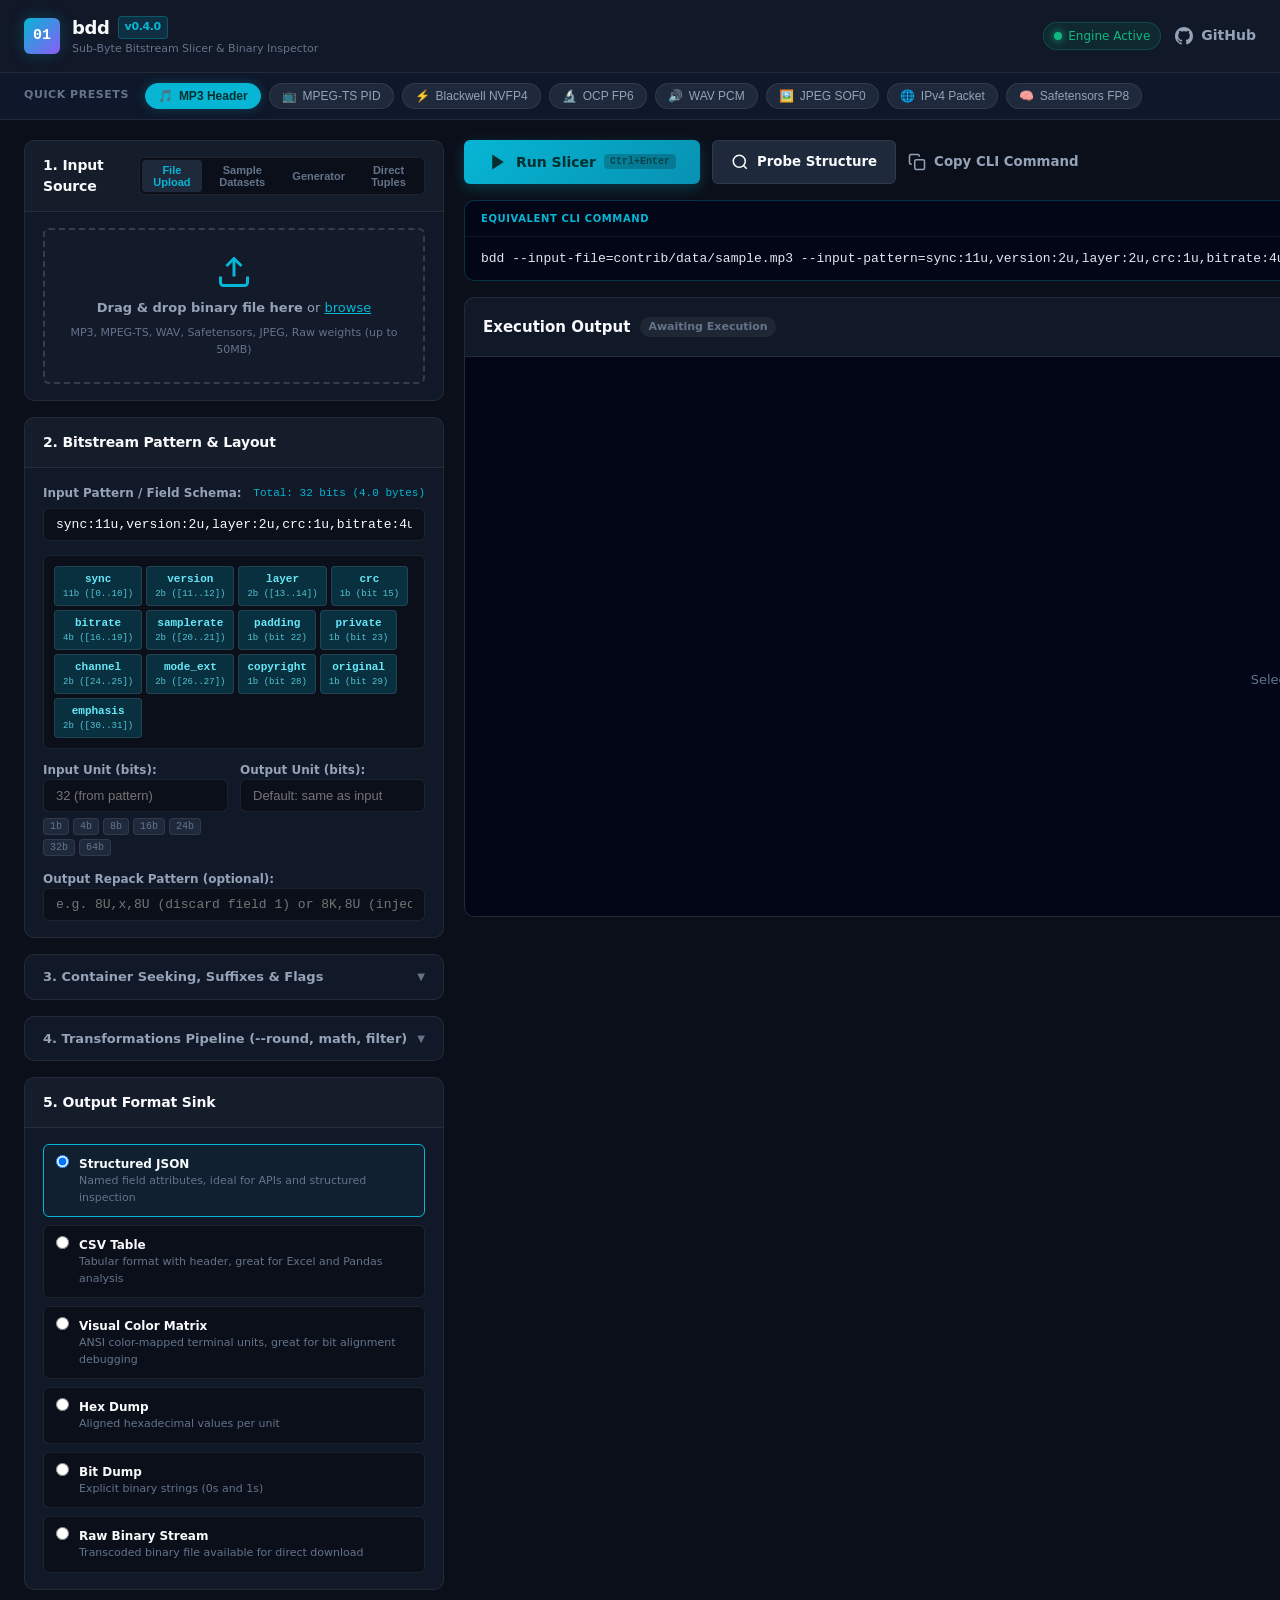
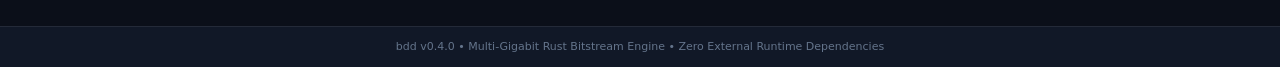
==== commit 6b14cb74: "feat: source random bits from /dev/urandom with bit-level accumulator" ====
--- a/web/index.html
+++ b/web/index.html
@@ -117,7 +117,7 @@
               </label>
               <label class="radio-label">
                 <input type="radio" name="generator-type" value="random">
-                <span>Pseudo-Random Bits</span>
+                <span>Random Bits (/dev/urandom)</span>
               </label>
             </div>
           </div>
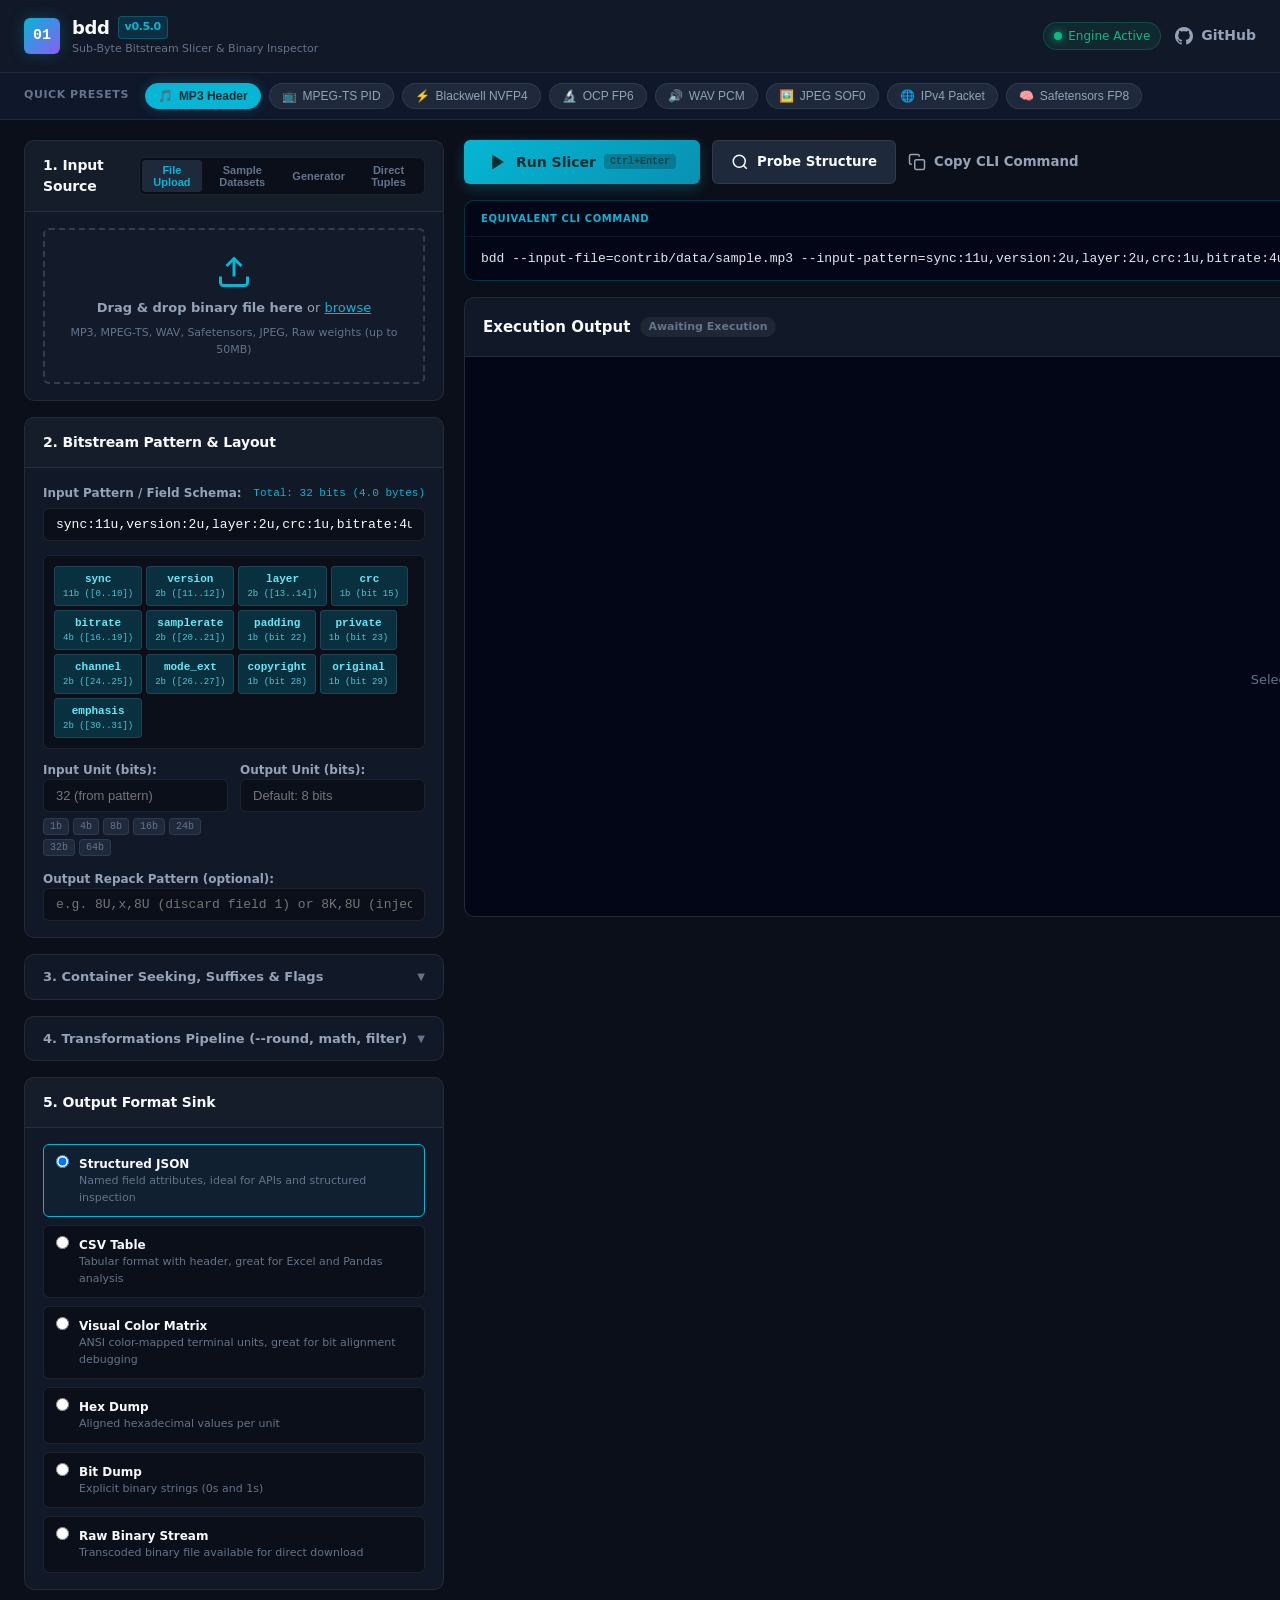
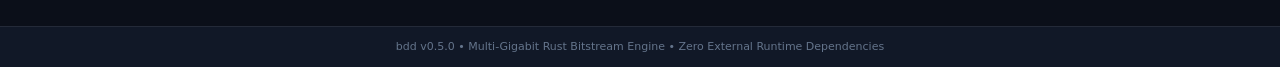
==== commit 214ffd4d: "feat: unified stream I/O mapping syntax, positional patterns, and v0.5.0 release - Add stream I/O pa" ====
--- a/web/index.html
+++ b/web/index.html
@@ -13,7 +13,7 @@
     <div class="nav-brand">
       <div class="logo-badge">01</div>
       <div class="brand-text">
-        <h1>bdd <span class="version-tag">v0.4.0</span></h1>
+        <h1>bdd <span class="version-tag">v0.5.0</span></h1>
         <p class="subtitle">Sub-Byte Bitstream Slicer & Binary Inspector</p>
       </div>
     </div>
@@ -166,7 +166,7 @@
             </div>
             <div class="form-group col">
               <label for="output-unit" class="form-label">Output Unit (bits):</label>
-              <input type="text" id="output-unit" class="form-input" placeholder="Default: same as input">
+              <input type="text" id="output-unit" class="form-input" placeholder="Default: 8 bits">
             </div>
           </div>
 
@@ -401,7 +401,7 @@
   </main>
 
   <footer class="footer">
-    <p>bdd v0.4.0 &bull; Multi-Gigabit Rust Bitstream Engine &bull; Zero External Runtime Dependencies</p>
+    <p>bdd v0.5.0 &bull; Multi-Gigabit Rust Bitstream Engine &bull; Zero External Runtime Dependencies</p>
   </footer>
 
   <script src="app.js"></script>
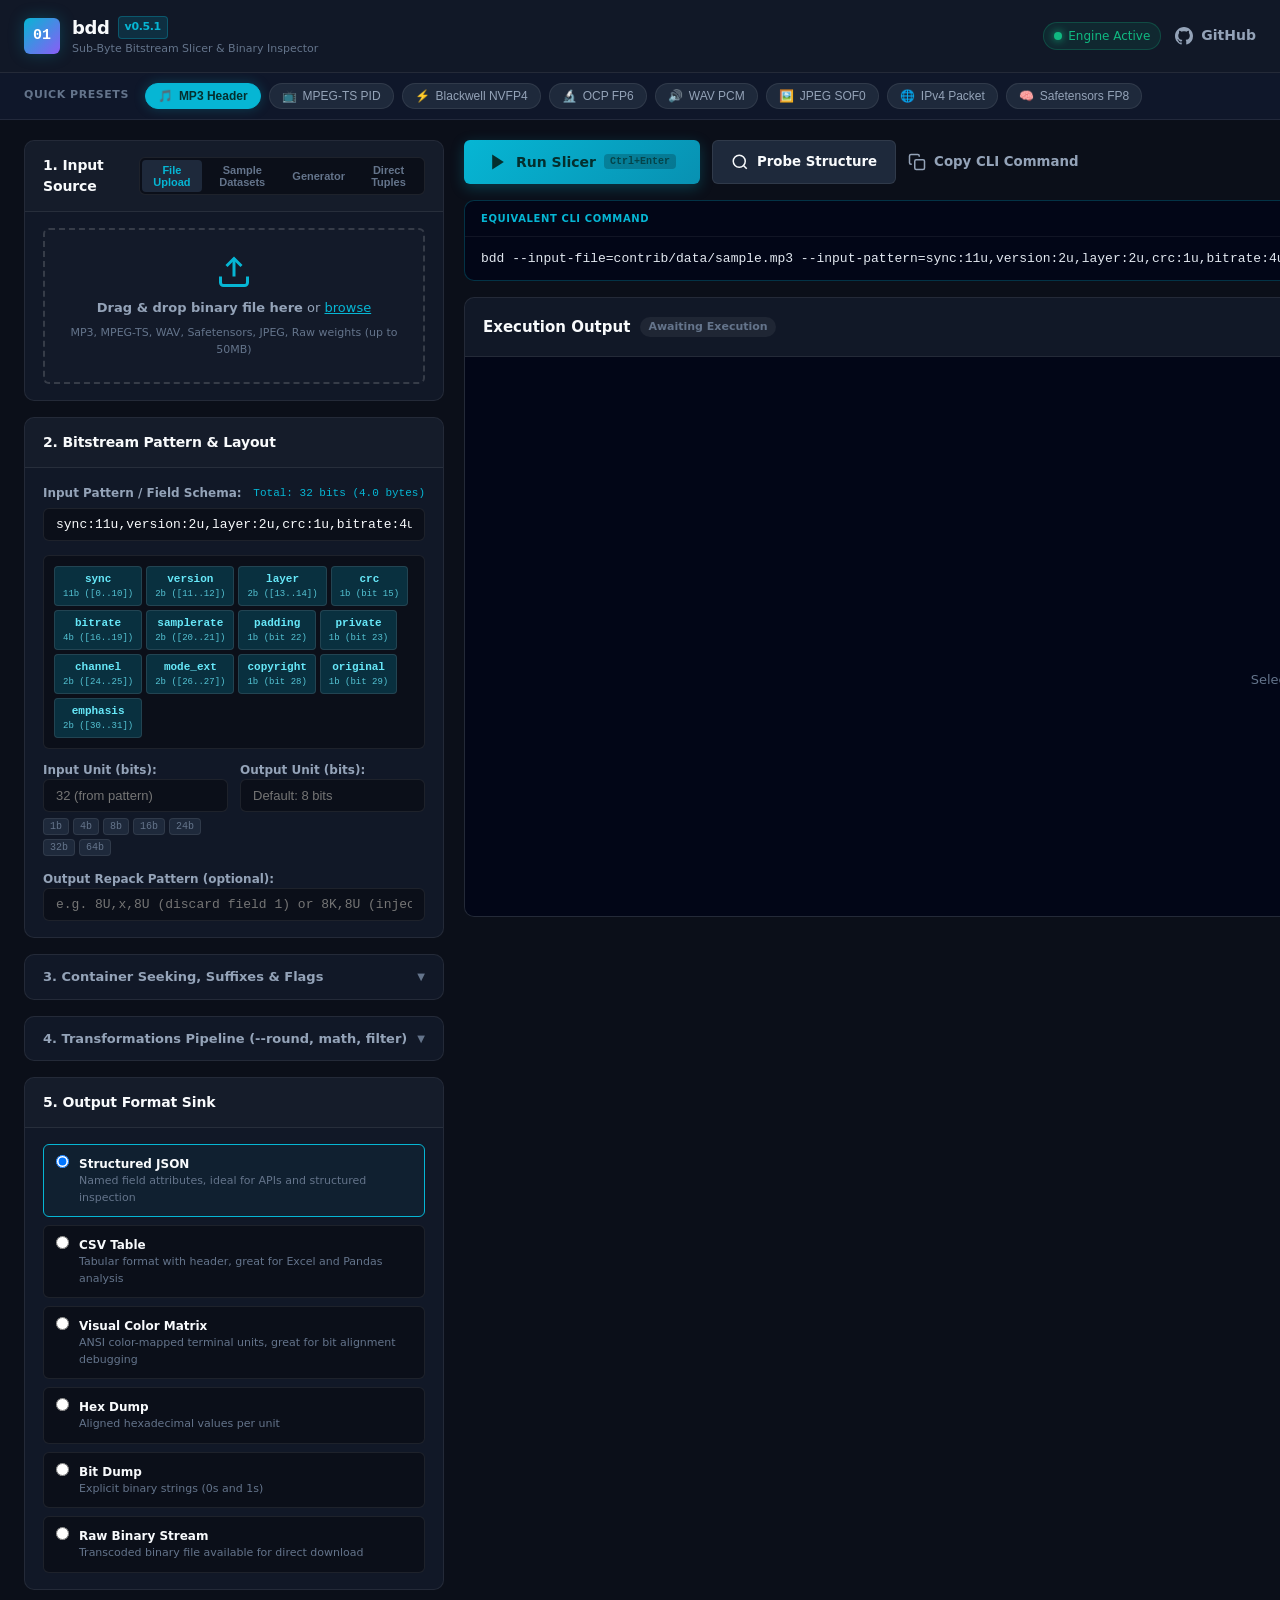
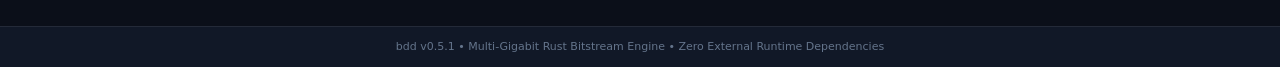
==== commit f610b295: "release: v0.5.1 - kernel & hardware presets, Netlink connector monitor, and memory prober" ====
--- a/web/index.html
+++ b/web/index.html
@@ -13,7 +13,7 @@
     <div class="nav-brand">
       <div class="logo-badge">01</div>
       <div class="brand-text">
-        <h1>bdd <span class="version-tag">v0.5.0</span></h1>
+        <h1>bdd <span class="version-tag">v0.5.1</span></h1>
         <p class="subtitle">Sub-Byte Bitstream Slicer & Binary Inspector</p>
       </div>
     </div>
@@ -401,7 +401,7 @@
   </main>
 
   <footer class="footer">
-    <p>bdd v0.5.0 &bull; Multi-Gigabit Rust Bitstream Engine &bull; Zero External Runtime Dependencies</p>
+    <p>bdd v0.5.1 &bull; Multi-Gigabit Rust Bitstream Engine &bull; Zero External Runtime Dependencies</p>
   </footer>
 
   <script src="app.js"></script>
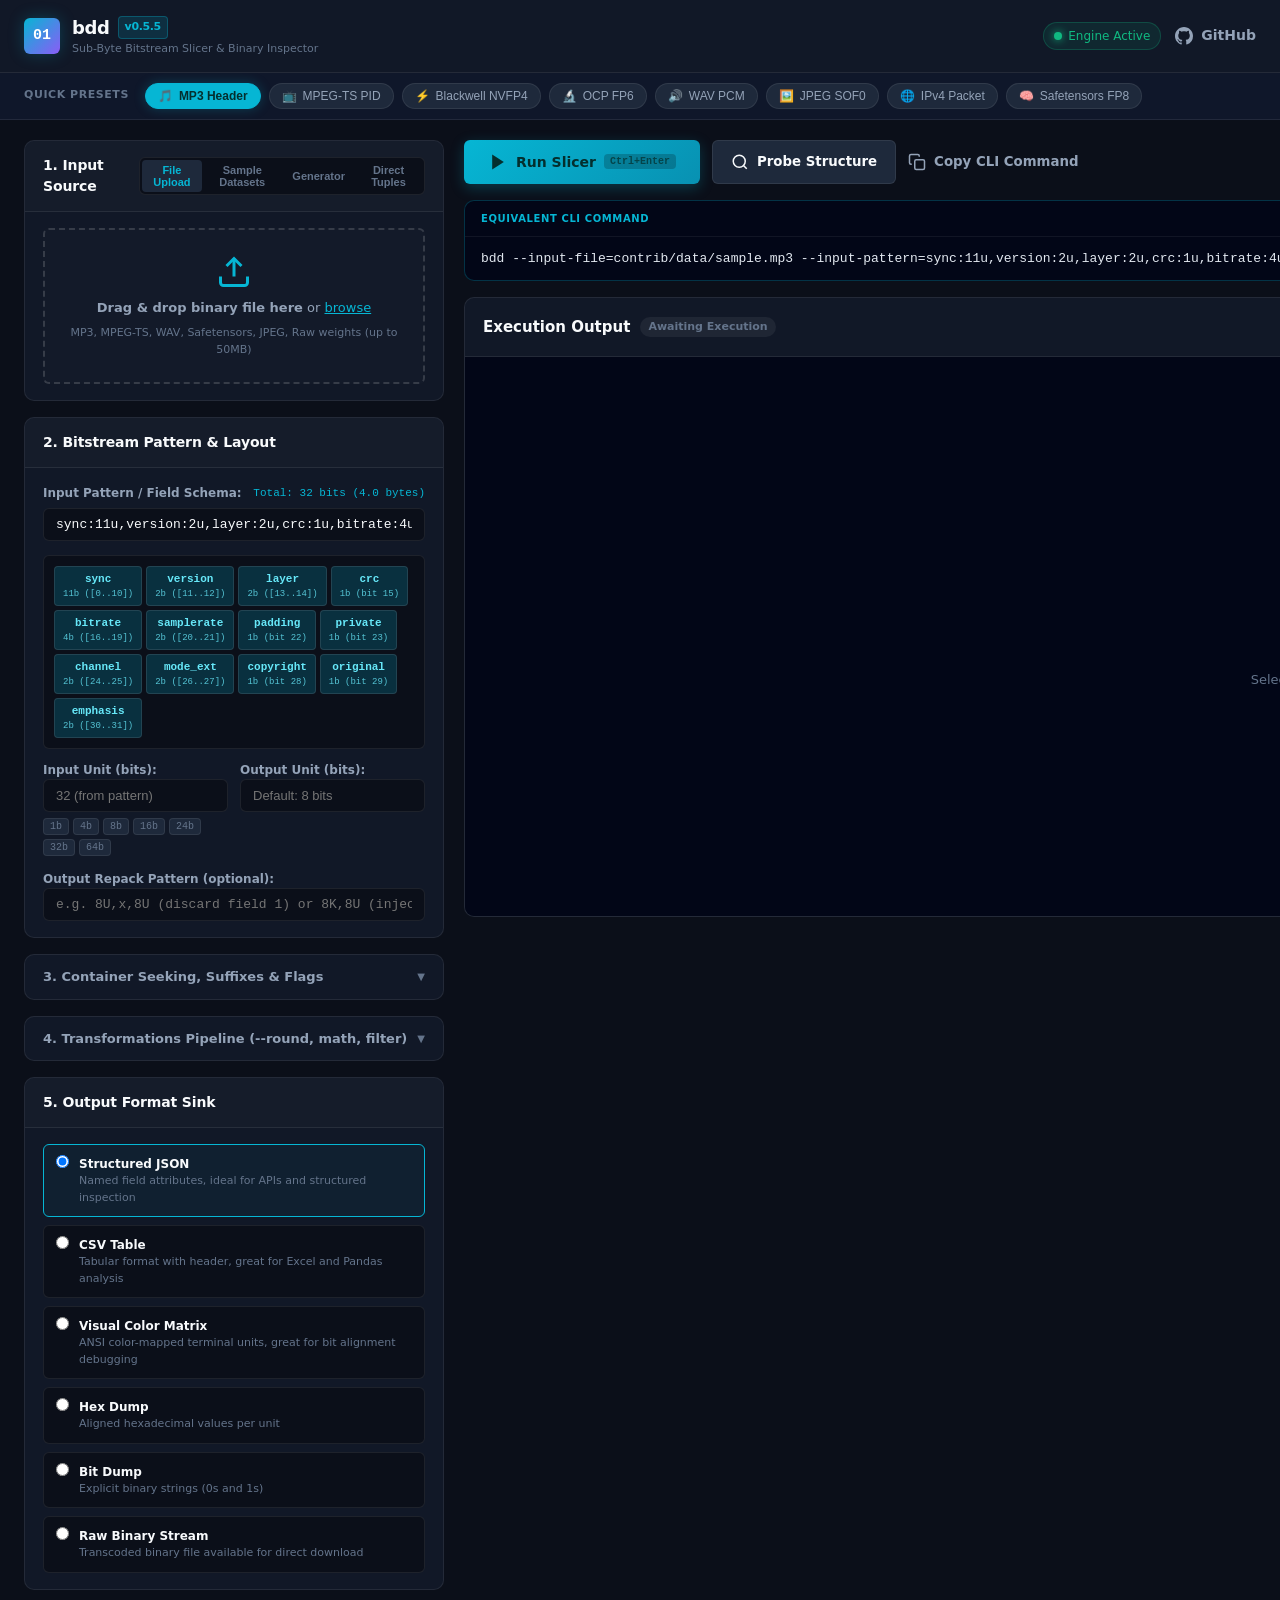
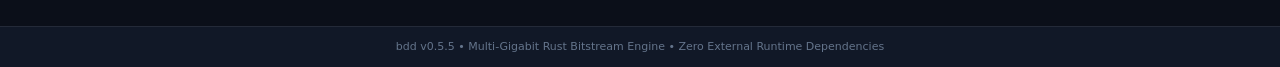
==== commit 2a1c2d3f: "Release v0.5.5: Terminal stream reduction sinks (sum, avg, count, stats) and workspace version bump" ====
--- a/web/index.html
+++ b/web/index.html
@@ -13,7 +13,7 @@
     <div class="nav-brand">
       <div class="logo-badge">01</div>
       <div class="brand-text">
-        <h1>bdd <span class="version-tag">v0.5.1</span></h1>
+        <h1>bdd <span class="version-tag">v0.5.5</span></h1>
         <p class="subtitle">Sub-Byte Bitstream Slicer & Binary Inspector</p>
       </div>
     </div>
@@ -225,7 +225,7 @@
               </label>
               <label class="checkbox-label">
                 <input type="checkbox" id="little-endian">
-                <span>Input Little-Endian (--little-endian)</span>
+                <span>Input Little-Endian (--input-little-endian)</span>
               </label>
               <label class="checkbox-label">
                 <input type="checkbox" id="reverse-bytes">
@@ -401,7 +401,7 @@
   </main>
 
   <footer class="footer">
-    <p>bdd v0.5.1 &bull; Multi-Gigabit Rust Bitstream Engine &bull; Zero External Runtime Dependencies</p>
+    <p>bdd v0.5.5 &bull; Multi-Gigabit Rust Bitstream Engine &bull; Zero External Runtime Dependencies</p>
   </footer>
 
   <script src="app.js"></script>
